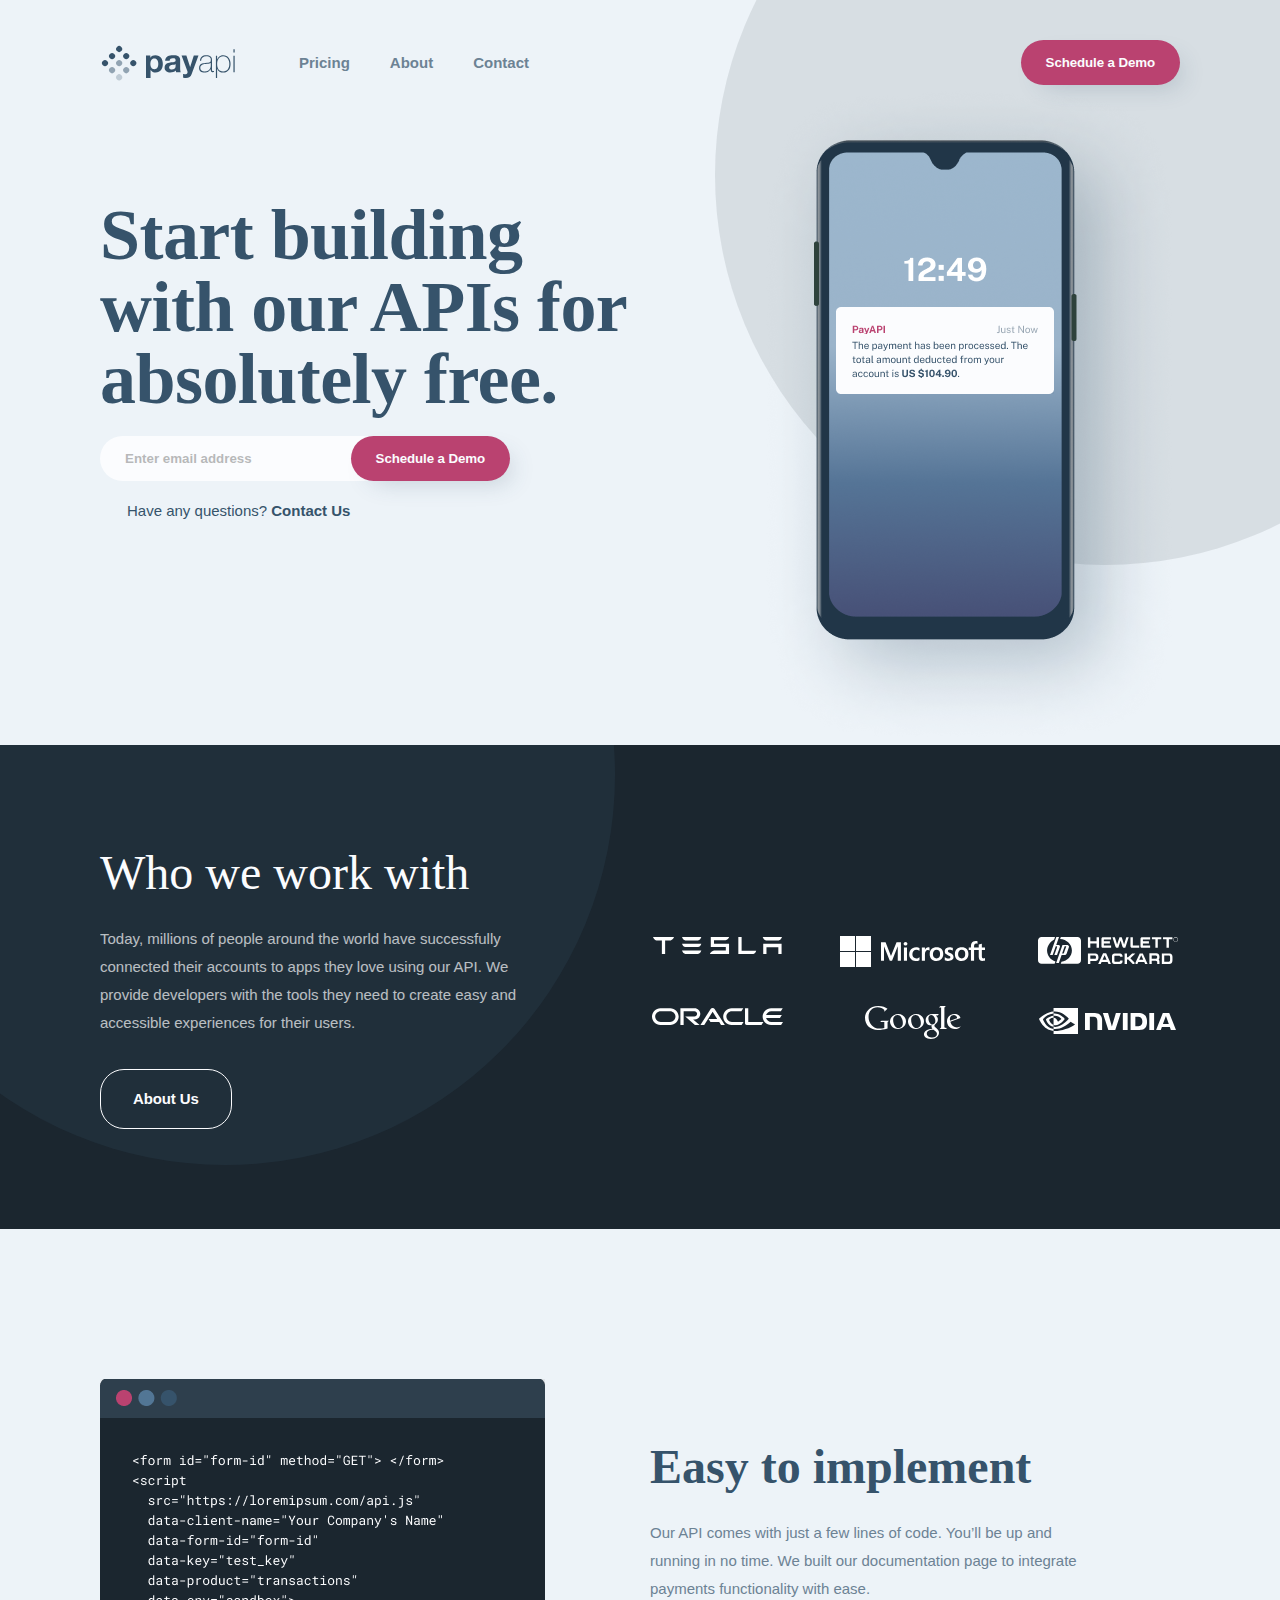
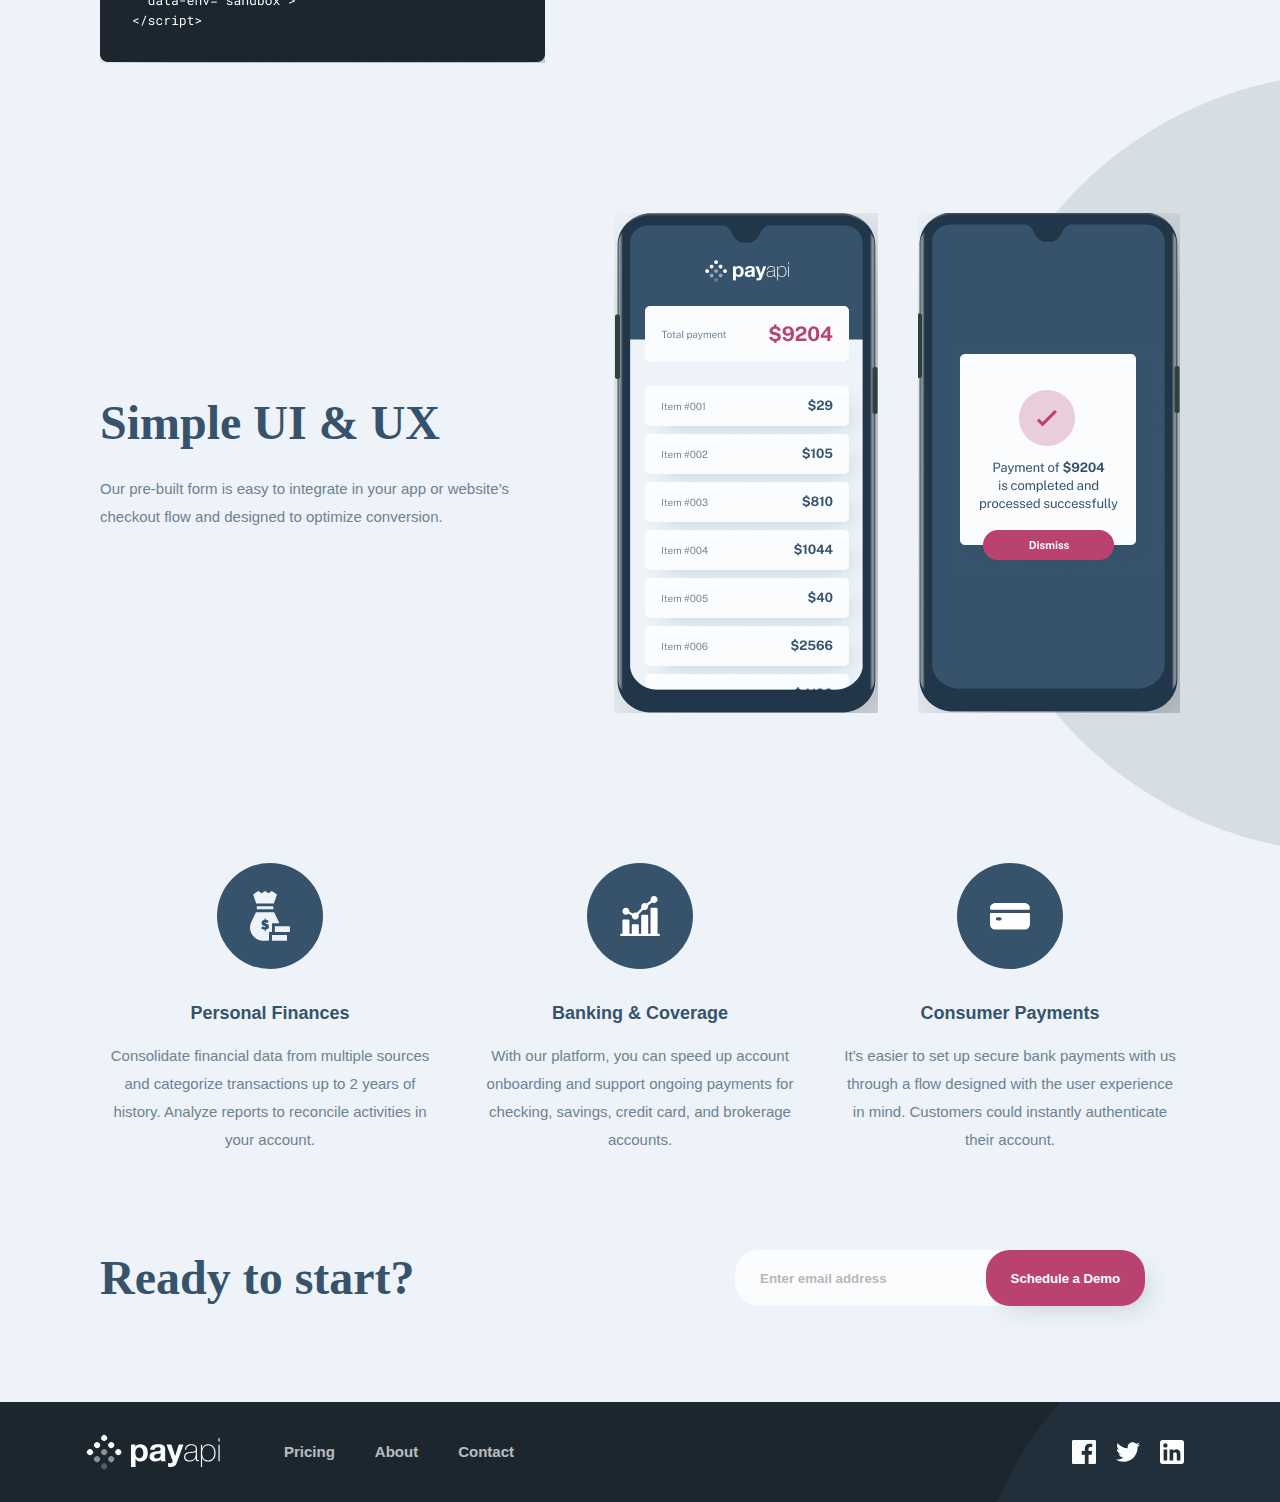
==== index.html @ 55b97571 "added home page" ====
<!DOCTYPE html>
<html lang="en">
<head>
    <meta charset="UTF-8">
    <meta name="viewport" content="width=device-width, initial-scale=1.0">
    <title>PayApi</title>
    <link rel="stylesheet" href="css/style.css">
    <link rel="icon" type="image/x-icon" href="img/favicon.png">
</head>
<body>
    <div class="wrapper">
        <header class="header">
            <div class="header__container">
                <a href="#" class="header__logo">
                    <img src="img/logo-dark.svg" alt="Logo">
                </a>
                <nav class="header__menu menu">
                    <ul class="menu__list">
                        <li class="menu__item"><a href="html/pricing.html" class="menu__link">Pricing</a></li>
                        <li class="menu__item"><a href="html/about.html" class="menu__link">About</a></li>
                        <li class="menu__item"><a href="html/contact.html" class="menu__link">Contact</a></li>
                    </ul>
                    <button class="header__button primary-button" type="button">Schedule a Demo</button>
                </nav>
                <button type="button" class="menu__icon">
                    <span></span>
                </button>
            </div>
        </header>
        <main class="page">
            <section class="page__main-block main-block">
                <div class="main-block__container">
                    <div class="main-block__content">
                        <h1 class="main-block__title heading-lg">Start building with our APIs for absolutely free.</h1>
                        <form action="" class="main-block__form form-demo">
                            <input maxlength="25" type="text" class="main-block__input input-demo" placeholder="Enter email address">
                            <button type="submit" class="main-block__button button-demo primary-button">Schedule a Demo</button>
                        </form>
                        <p class="main-block__text">Have any questions? <a href="html/contact.html" class="main-block__link">Contact Us</a></p>
                    </div>
                    <div class="main-block__image">
                        <picture>
                            <source srcset="img/phone-1.png" media="(min-width: 992.98px)">
                            <source srcset="img/phone-1-tablet.png" media="(min-width: 575.98px)">
                            <img src="img/phone-1-mobile.png" alt="content-image">
                        </picture>
                    </div>
                </div>
            </section>
            <section class="page__about about">
                <div class="about__container">
                    <div class="about__content">
                        <h2 class="about__title">Who we work with</h2>
                        <p class="about__text">Today, millions of people around the world have successfully connected their accounts to apps they love using our API. We provide developers with the tools they need to create easy and accessible experiences for their users. </p>
                        <a href="html/about.html" class="about__button secondary-button">About Us</a>
                    </div>
                    <div class="about__partners partners">
                        <ul class="partners__list">
                            <li class="partners__item">
                                <picture>
                                    <source srcset="img/tesla-light-mobile.svg" media="(max-width: 575.98px)">
                                    <img src="img/tesla-light.svg" alt="Partner">
                                </picture>
                            </li>
                            <li class="partners__item">
                                <picture>
                                    <source srcset="img/microsoft-light-mobile.svg" media="(max-width: 575.98px)">
                                    <img src="img/microsoft-light.svg" alt="Partner">
                                </picture>
                            </li>
                            <li class="partners__item">
                                <picture>
                                    <source srcset="img/hp-light-mobile.svg" media="(max-width: 575.98px)">
                                    <img src="img/hp-light.svg" alt="Partner">
                                </picture>
                            </li>
                            <li class="partners__item">
                                <picture>
                                    <source srcset="img/oracle-light-mobile.svg" media="(max-width: 575.98px)">
                                    <img src="img/oracle-light.svg" alt="Partner">
                                </picture>
                            </li>
                            <li class="partners__item">
                                <picture>
                                    <source srcset="img/google-light-mobile.svg" media="(max-width: 575.98px)">
                                    <img src="img/google-light.svg" alt="Partner">
                                </picture>
                            </li>
                            <li class="partners__item">
                                <picture>
                                    <source srcset="img/nvidia-light-mobile.svg" media="(max-width: 575.98px)">
                                    <img src="img/nvidia-light.svg" alt="Partner">
                                </picture>
                            </li>
                        </ul>
                    </div>
                </div>
            </section>
            <section class="page__usage usage">
                <div class="usage__container">
                    <div class="usage__api">
                        <picture class="usage__image">
                            <source srcset="img/code-editor-mobile.png" media="(max-width: 767.98px)">
                            <source srcset="img/code-editor-tablet.png" media="(max-width: 992.98px)">
                            <img src="img/code-editor.png" alt="content-image">
                        </picture>
                        <div class="usage__content">
                            <h2 class="usage__title">Easy to implement</h2>
                            <p class="usage__text">Our API comes with just a few lines of code. You’ll be up and running in no time. We built our documentation page to integrate payments functionality with ease.</p>
                        </div>
                    </div>
                    <div class="usage__uiux">
                        <div class="usage__images">
                            <picture>
                                <source srcset="img/phone-2-mobile.png" media="(max-width: 767.98px)">
                                <source srcset="img/phone-2-tablet.png" media="(max-width: 992.98px)">
                                <img src="img/phone-2.png" alt="content-image">
                            </picture>
                            <picture>
                                <source srcset="img/phone-3-mobile.png" media="(max-width: 767.98px)">
                                <source srcset="img/phone-3-tablet.png" media="(max-width: 992.98px)">
                                <img src="img/phone-3.png" alt="content-image">
                            </picture>
                        </div>
                        <div class="usage__content">
                            <h2 class="usage__title">Simple UI & UX</h2>
                            <p class="usage__text">Our pre-built form is easy to integrate in your app or website’s checkout flow and designed to optimize conversion. </p>
                        </div>
                    </div>
                </div>
            </section>
            <section class="page__features features">
                <div class="features__container">
                    <div class="features__items">
                        <div class="features__item">
                            <div class="features__image">
                                <img src="img/personal-finances.svg" alt="Icon">
                            </div>
                            <h3 class="features__title heading-sm">Personal Finances</h3>
                            <p class="features__text">Consolidate financial data from multiple sources and categorize transactions up to 2 years of history. Analyze reports to reconcile activities in your account. </p>
                        </div>
                        <div class="features__item">
                            <div class="features__image">
                                <img src="img/banking-coverage.svg" alt="Icon">
                            </div>
                            <h3 class="features__title heading-sm">Banking & Coverage</h3>
                            <p class="features__text">With our platform, you can speed up account onboarding and support ongoing payments for checking, savings, credit card, and brokerage accounts.</p>
                        </div>
                        <div class="features__item">
                            <div class="features__image">
                                <img src="img/consume-payments.svg" alt="Icon">
                            </div>
                            <h3 class="features__title heading-sm">Consumer Payments</h3>
                            <p class="features__text">It’s easier to set up secure bank payments with us through a flow designed with the user experience in mind. Customers could instantly authenticate their account.</p>
                        </div>
                    </div>
                </div>
            </section>
            <section class="page__start start">
                <div class="start__container">
                    <h2 class="start__title">Ready to start?</h2>
                    <form action="" class="start__form form-demo">
                        <input maxlength="25" type="text" class="start__input input-demo" placeholder="Enter email address">
                        <button type="submit" class="start__button button-demo primary-button">Schedule a Demo</button>
                    </form>
                </div>
            </section>
        </main>
        <footer class="footer">
            <div class="footer__container">
                <a href="#" class="footer__logo">
                    <img src="img/logo-light.svg" alt="Logo">
                </a>
                <ul class="footer__list">
                    <li class="footer__item"><a href="html/pricing.html" class="footer__link">Pricing</a></li>
                    <li class="footer__item"><a href="html/about.html" class="footer__link">About</a></li>
                    <li class="footer__item"><a href="html/contact.html" class="footer__link">Contact</a></li>
                </ul>
                <div class="footer__socials">
                    <img src="img/facebook.svg" alt="Icon">
                    <img src="img/twitter.svg" alt="Icon">
                    <img src="img/linkedin.svg" alt="Icon">
                </div>
            </div>
        </footer>
    </div>
    <script src="js/script.js"></script>
</body>
</html>
---- css/style.css ----
/* =================================reset.css================================ */
*,
*::before,
*::after {
    padding: 0;
    margin: 0;
    border: 0;
    box-sizing: border-box;
}
a {
    text-decoration: none;
    color: inherit;
}
ul,
ol,
li {
    list-style: none;
}
img {
    vertical-align: top;
}
h1,
h2,
h3,
h4,
h5,
h6 {
    font-weight: inherit;
    font-size: inherit;
} 
button:hover {
    cursor: pointer;
}

@import url('https://fonts.googleapis.com/css?family=DM+Serif+Display:regular:display=swap');
@import url('https://fonts.googleapis.com/css?family=Public+Sans:regular,700:display=swap');

/* ==============================================variable================================= */
:root {
     /* colors */
    --main-color: #36536B;
    --secondary-color: #FBFCFE;
    --pink-color: #BA4270;
    --hover-color: #DA6D97;
    --background-color: #1B262F;
    --text-color: #6C8294;
}
/* ==================================common styles====================================== */
body {
    color: var(--main-color);
    background-color: #EDF3F8;
    font-family: 'Public Sans', sans-serif;
    font-size: 15px;
    font-weight: 400;
    line-height: 28px;
}
body.lock {
    overflow: hidden;
}
/* =======================================typography======================================= */
h1, h2, h3, h4 {
    font-family: "DM Serif Display", serif;
}
h1.heading-lg {
    font-size: 72px;
    line-height: 72px;
}
h1.heading-sm {
    font-size: 56px;
    line-height: 56px;
}
h2 {
    font-size: 48px;
    line-height: 56px;
}
h3.heading-lg {
    font-size: 32px;
    line-height: 40px;
}
h3.heading-sm {
    font-family: 'Public Sans', sans-serif;
    font-size: 18px;
    line-height: 25px;
}
h4 {
    font-size: 24px;
    line-height: 32px;
}
/* ========================buttons======================================== */
.primary-button {
    border-radius: 24px;
    background: var(--pink-color);
    box-shadow: 10px 10px 25px -10px rgba(54, 83, 107, 0.25);
    color: var(--secondary-color);
    letter-spacing: -0.115px;
    font-weight: 700;
    padding: 15px 25px;
}
.primary-button:hover {
    transition: all 1s ease 0s;
    background-color: var(--hover-color);
}
.secondary-button {
    border-radius: 24px;
    color: var(--secondary-color);
    background-color: inherit;
    border: 1px solid var(--secondary-color);
    font-weight: 700;
    padding: 15px 32px;
    letter-spacing: -0.115px;
}
.secondary-button:hover {
    background-color: var(--secondary-color);
    color: var(--background-color);
}
/* ============================form======================================== */
.form-demo {
    display: flex;
    width: 445px;
}
.input-demo {
    border-radius: 24px;
    padding: 15px 25px;
    background-color: var(--secondary-color);
    flex-grow: 1;
    color: var(--main-color);
    font-weight: 700;
}
.input-demo::placeholder {
    opacity: 0.5;
}
.input-demo:focus {
    outline: none;
}
.button-demo {
    position: relative;
    top: 0;
    left: -35px;
}
@media (max-width: 992.98px) {
    h1.heading-lg {
        font-size: 48px;
        line-height: 56px;
    }
}
@media (max-width: 575.98px) {
    h1.heading-lg {
        font-size: 32px;
        line-height: 36px;
    }
    .form-demo {
        flex-direction: column;
        width: 90%;
        row-gap: 16px;
    }
    .button-demo {
        left: 0;
    }
}
.wrapper {
    min-height: 100%;
    overflow: hidden;
}
[class*=_container] {
    max-width: 1110px;
    padding: 0 15px;
    margin: 0 auto;
}
/*========================Header========================================== */
.header {
    min-height: 48px;
    padding-top: 40px;
}
.header__container {
    display: grid;
    grid-template-columns: 135px 1fr;
    align-items: center;
    column-gap: 64px;
}
/* ==========================NAVBAR======================= */
.menu {
    display: flex;
    align-items: center;
}
.menu__list {
    display: flex;
    column-gap: 40px;
}
.menu__icon {
    display: none;
}
.menu__link {
    opacity: 0.7;
    font-weight: 700;
}
.menu__link:hover {
    opacity: 1;
    transition: all 0.5s ease 0s;
}
.header__button {
    margin-left: auto;
    
}
@media (max-width: 767.98px) {
    .menu__list {
        flex-wrap: wrap;
    }

    .menu::before {
        content: "";
        position: relative;
        width: 80%;
        height: 1px;
        background-color: var(--secondary-color);
        opacity: 0.15;

    }
    .menu {
        flex-direction: column;
        position: fixed;
        top: 0;
        right: -100%;
        width: 80%;
        height: 100%;
        background-color: var(--background-color);
        row-gap: 32px;
        padding-top: 95px;
        padding-bottom: 95px;
        transition: all 0.3s ease 0s;
        z-index: 5;
    }
    .menu.active {
        right: 0;
        overflow: auto;
    }
    .menu__list {
        flex-direction: column;
        align-items: center;
        row-gap: 32px;
        color: var(--secondary-color);
    }
    .menu__link {
        font-size: 20px;
    }
    .header__button {
        margin: 0;
        width: 80%;
    }
    .menu__icon {
        display: block;
        z-index: 5;
        position: relative;
        width: 28px;
        height: 19px;
        cursor: pointer;
        justify-self: flex-end;
        margin-right: 10%;
        background-color: inherit;
    }
    .menu__icon span,
    .menu__icon::before,
    .menu__icon::after {
        left: 0;
        position: absolute;
        height: 3px;
        width: 100%;
        transition: all 0.5s ease 0s;
        background-color: var(--main-color);
    }
    .menu__icon::before,
    .menu__icon::after {
        content: "";
    }
    .menu__icon::before {
        top: 0;
    }
    .menu__icon::after {
        bottom: 0;
    }
    .menu__icon span {
        top: 50%;
        transform: translate(0px, -50%) scale(1);
    }
    .menu__icon.active span {
        transform: scale(0) translate(0px, -50%);
    }
    .menu__icon.active::before {
        top: 50%;
        transform: rotate(-45deg) translate(0px, -3px);
        background-color: #ffffff;
    }
    .menu__icon.active::after {
        bottom: 50%;
        transform: rotate(45deg) translate(0px, 2px);
        background-color: #ffffff;
    }
} 
/* ===========================section main-block=============================== */
.main-block__container {
    display: flex;
    justify-content: space-between;
    position: relative;
}
.main-block__container::before {
    content: "";
    width: 780px;
    height: 780px;
    border-radius: 780px;
    background-color: var(--background-color);
    opacity: 0.1;
    position: absolute;
    top: -300px;
    right: -300px;
    z-index: -1;
}
.main-block__content {
    margin-top: 114px;
    display: flex;
    flex-direction: column;
}
.main-block__title {
    font-weight: 700;
    letter-spacing: -0.554px;
    max-width: 573px;
}
.main-block__form {
    margin-top: 21px;
}
.main-block__text {
    margin-top: 16px;
    margin-left: 27px;
}
.main-block__link {
    font-weight: 700;
}
.main-block__link:hover {
    text-decoration: underline;
}
@media (max-width: 992.98px) {
    .main-block {
        padding-bottom: 100px;
    }
    .main-block__container {
        flex-direction: column-reverse;
    }
    .main-block__container::before {
        width: 949px;
        height: 949px;
        top: -350px;
        right: 50%;
        transform: translate(50%, -50%);
    }
    .main-block__content {
        text-align: center;
        margin-top: -50px;
        align-items: center;
    }
    .main-block__text {
        margin-left: 0;
    }
    .main-block__image {
        align-self: center;
    }
}
@media (max-width: 767.98px){
    .main-block {
        padding-bottom: 80px;
    }
    .main-block__content {
        margin-top: -70px;
    }
    .main-block__title {
        letter-spacing: -0.246px;
    }
}
/* ==============================section about====================================== */
.about {
    background-color: var(--background-color );
    padding-top: 100px;
    padding-bottom: 100px;
    overflow: hidden;
}
.about__container {
    display: flex;
    justify-content: space-between;
    align-items: center;
    position: relative;
}
.about__container::before {
    content: "";
    width: 780px;
    height: 780px;
    border-radius: 780px;
    background-color: var(--main-color);
    position: absolute;
    top: -460px;
    left: -250px;
    opacity: 0.2;
}
.about__content {
    color: var(--secondary-color);
    flex: 0 1 40%;
    z-index: 2;
}
.about__text {
    opacity: 0.7;
    margin-top: 24px;
}
.about__button {
    margin-top: 32px;
    display: inline-flex;
    align-items: center;
    justify-content: flex-start;
}
.partners__list {
    display: grid;
    grid-template-columns: 1fr 1fr 1fr;
    align-items: center;
    justify-content: center;
    row-gap: 39px;
    column-gap: 50px;
}
.partners__item {
    justify-self: center;
}
@media (max-width: 992.98px) {
    .about__container {
        flex-direction: column-reverse;
    }
    .about__container::before {
        top: -100px;
        left: 50%;
        transform: translate(-50%, -70%);
    }
    .about__content {
        text-align: center;
    }
    .about__title {
        margin-top: 64px;
    }
    .about__text {
        max-width: 456px;
    }
}
@media (max-width: 575.98px){
    .about {
        padding-top: 80px;
        padding-bottom: 80px;
    }
    .about__title {
        font-size: 32px;
        line-height: 36px;
        margin-top: 50px;
    }
    .about__text {
        margin-top: 16px;
    }
    .about__button {
        margin-top: 60px;
    }
    .partners__list {
        grid-template-columns: 1fr 1fr;
    }
}

/* ============================section usage================================ */

.usage {
    padding-top: 150px;
    padding-bottom: 150px;
}
.usage__container {
    position: relative;
}
.usage__container::before {
    content: "";
    width: 780px;
    height: 780px;
    border-radius: 780px;
    background-color: var(--background-color);
    opacity: 0.1;
    position: absolute;
    top: 294px;
    right: -550px;
    z-index: -1;
}
.usage__api {
    display: flex;
    column-gap: 105px;
    align-items: center;
}
.usage__content {
    flex: 0 1 445px;
}
.usage__title {
    font-weight: 700;
}
.usage__text {
    margin-top: 24px;
    color: var(--text-color);
}
.usage__uiux {
    display: flex;
    flex-direction: row-reverse;
    justify-content: space-between;
    align-items: center;
    margin-top: 150px;
}
.usage__images {
    display: flex;
    column-gap: 40px;
}
@media (max-width: 992.98px) {
    .usage {
        padding-top: 100px;
        padding-bottom: 100px;
    }
    .usage__container::before {
        display: none;
    }
    .usage__api {
        flex-direction: column;
    }
    .usage__content {
        flex: 0 1 auto;
        text-align: center;
    }
    .usage__title {
        margin-top: 48px;
        font-size: 36px;
        line-height: 36px;
    }
    .usage__text {
        max-width: 573px;
    }
    .usage__uiux {
        flex-direction: column;
        margin-top: 100px;
    }
    
}
@media (max-width: 767.98px) {
    .usage {
        padding-top: 80px;
        padding-bottom: 80px;
    }
}
@media (max-width: 575.98px) {
    .usage__images {
        column-gap: 5px;
    }
}

/* ==============================section features==================================== */

.features__items {
    display: grid;
    grid-template-columns: repeat(3, 1fr);
    justify-content: center;
    column-gap: 30px;
    row-gap: 48px;
}
.features__item {
    text-align: center;
}
.features__title {
    font-weight: 700;
    margin-top: 32px;
}
.features__text {
    color: var(--text-color);
    margin-top: 16px;
}
@media (max-width: 992.98px) {
    .features__image img {
        width: 88px;
        height: 88px;
    }
}
@media (max-width: 767.98px) {
    .features__items {
        grid-template-columns: minmax(auto, 328px);
    }
}
/* =========================section start==================================== */
.start {
    padding: 96px 0;
}
.start__container {
    display: flex;
    justify-content: space-between;
}
.start__title {
    font-weight: 700;
}
@media (max-width: 992.98px) {
    .start__container {
        flex-direction: column;
        row-gap: 40px;
        align-items: center;
    }
}
@media (max-width: 767.98px) {
    .start__title {
        font-size: 32px;
        line-height: 36px;
    }
}
/* ===========================footer================================== */
.footer {
    background-color: var(--background-color);
    overflow: hidden;
}
.footer__container {
    display: grid;
    grid-template-columns: 135px 1fr 135px;
    align-items: center;
    column-gap: 64px;
    padding: 31px 0;
    position: relative;
}
.footer__container::before {
    content: "";
    width: 780px;
    height: 780px;
    border-radius: 780px;
    background-color: var(--main-color);
    opacity: 0.2;
    position: absolute;
    top: -135px;
    right: -550px;
}
.footer__list {
    display: flex;
    column-gap: 40px;
    align-items: center;
}
.footer__link {
    color: var(--secondary-color);
    opacity: 0.7;
    font-weight: 700;
}
.footer__link:hover {
    transition: all 0.5s ease 0s;
    opacity: 1;
}
.footer__socials {
    display: flex;
    justify-content: center;
    column-gap: 20px;
    z-index: 2;
}
.footer__socials img:hover {
    fill: var(--pink-color);
}
@media (max-width: 767.98px) {
    .footer__container {
        grid-template-columns: 1fr;
        row-gap: 40px;
    }
    .footer__container::before {
        right: 50%;
        top: 50%;
        transform: translate(50%, 0);
    }
    .footer__logo {
        justify-self: center;
    }
    .footer__list {
        flex-direction: column;
        row-gap: 31px;
    }
}
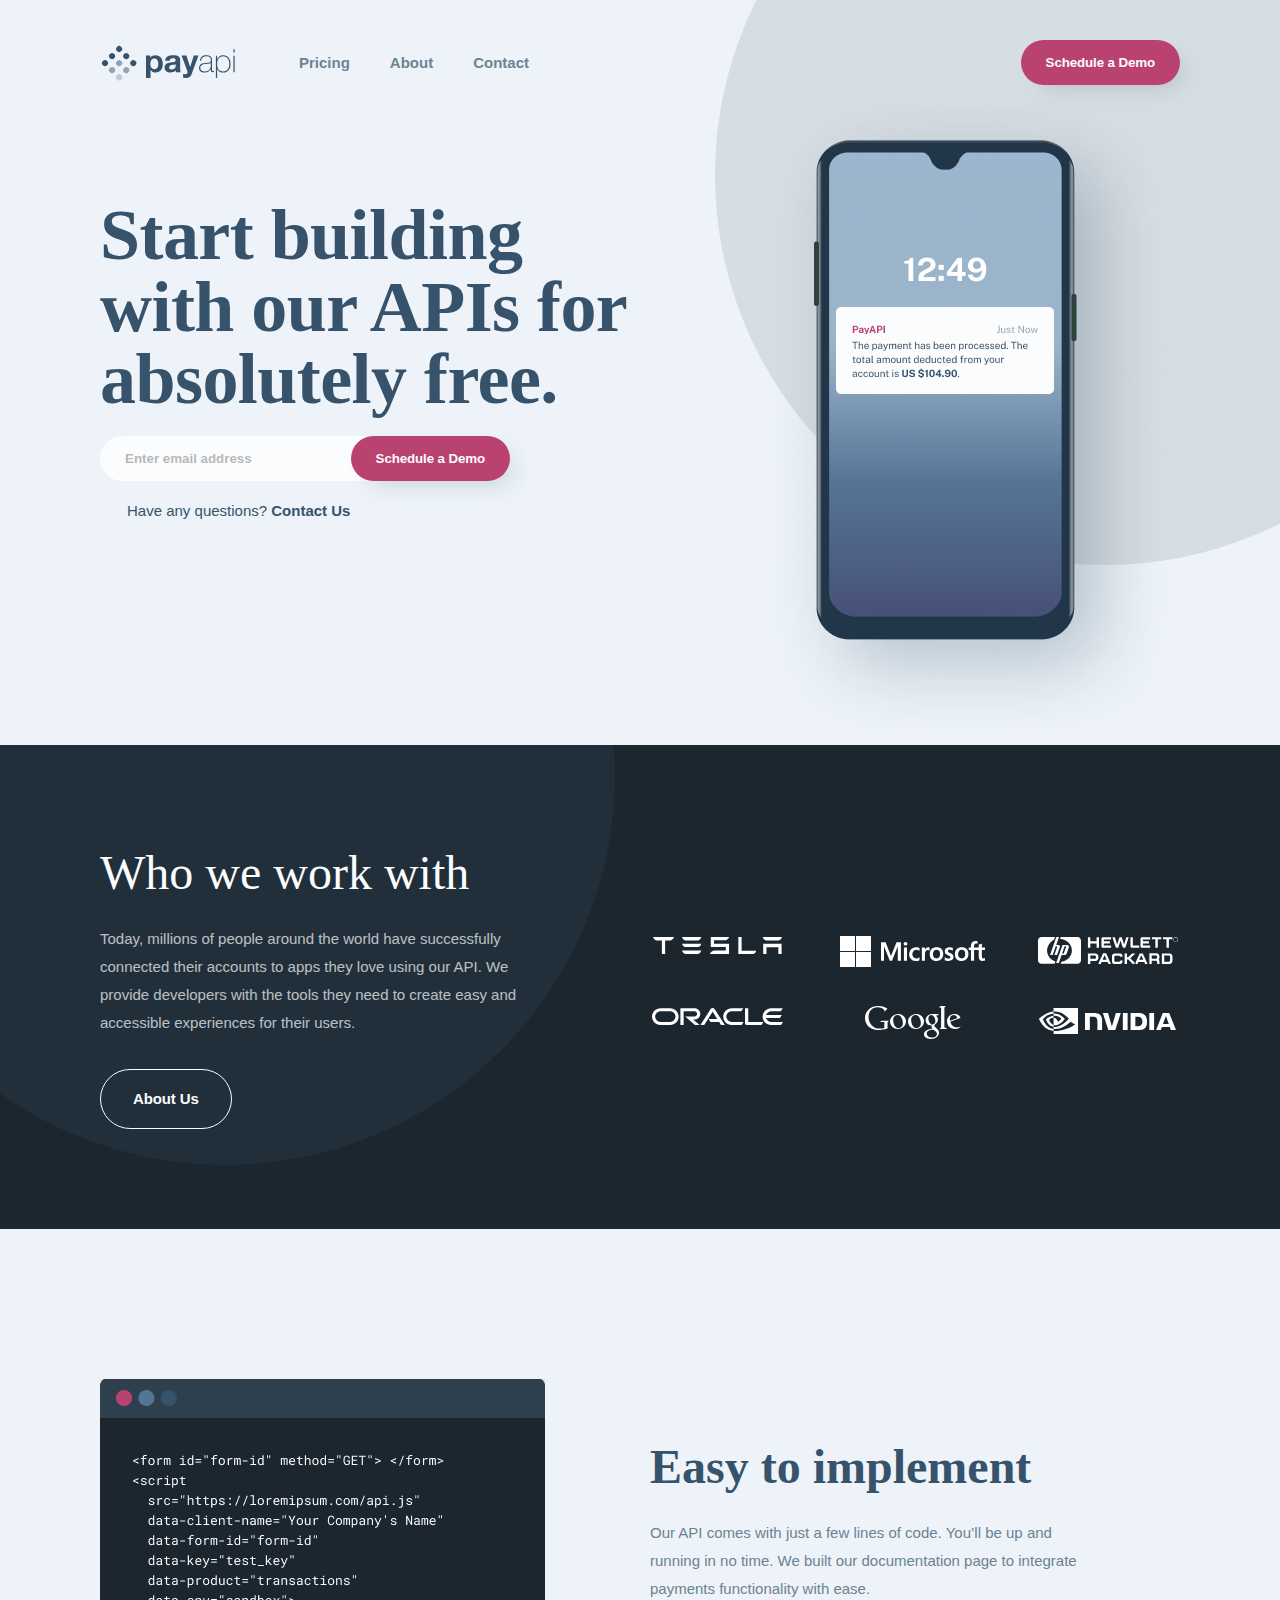
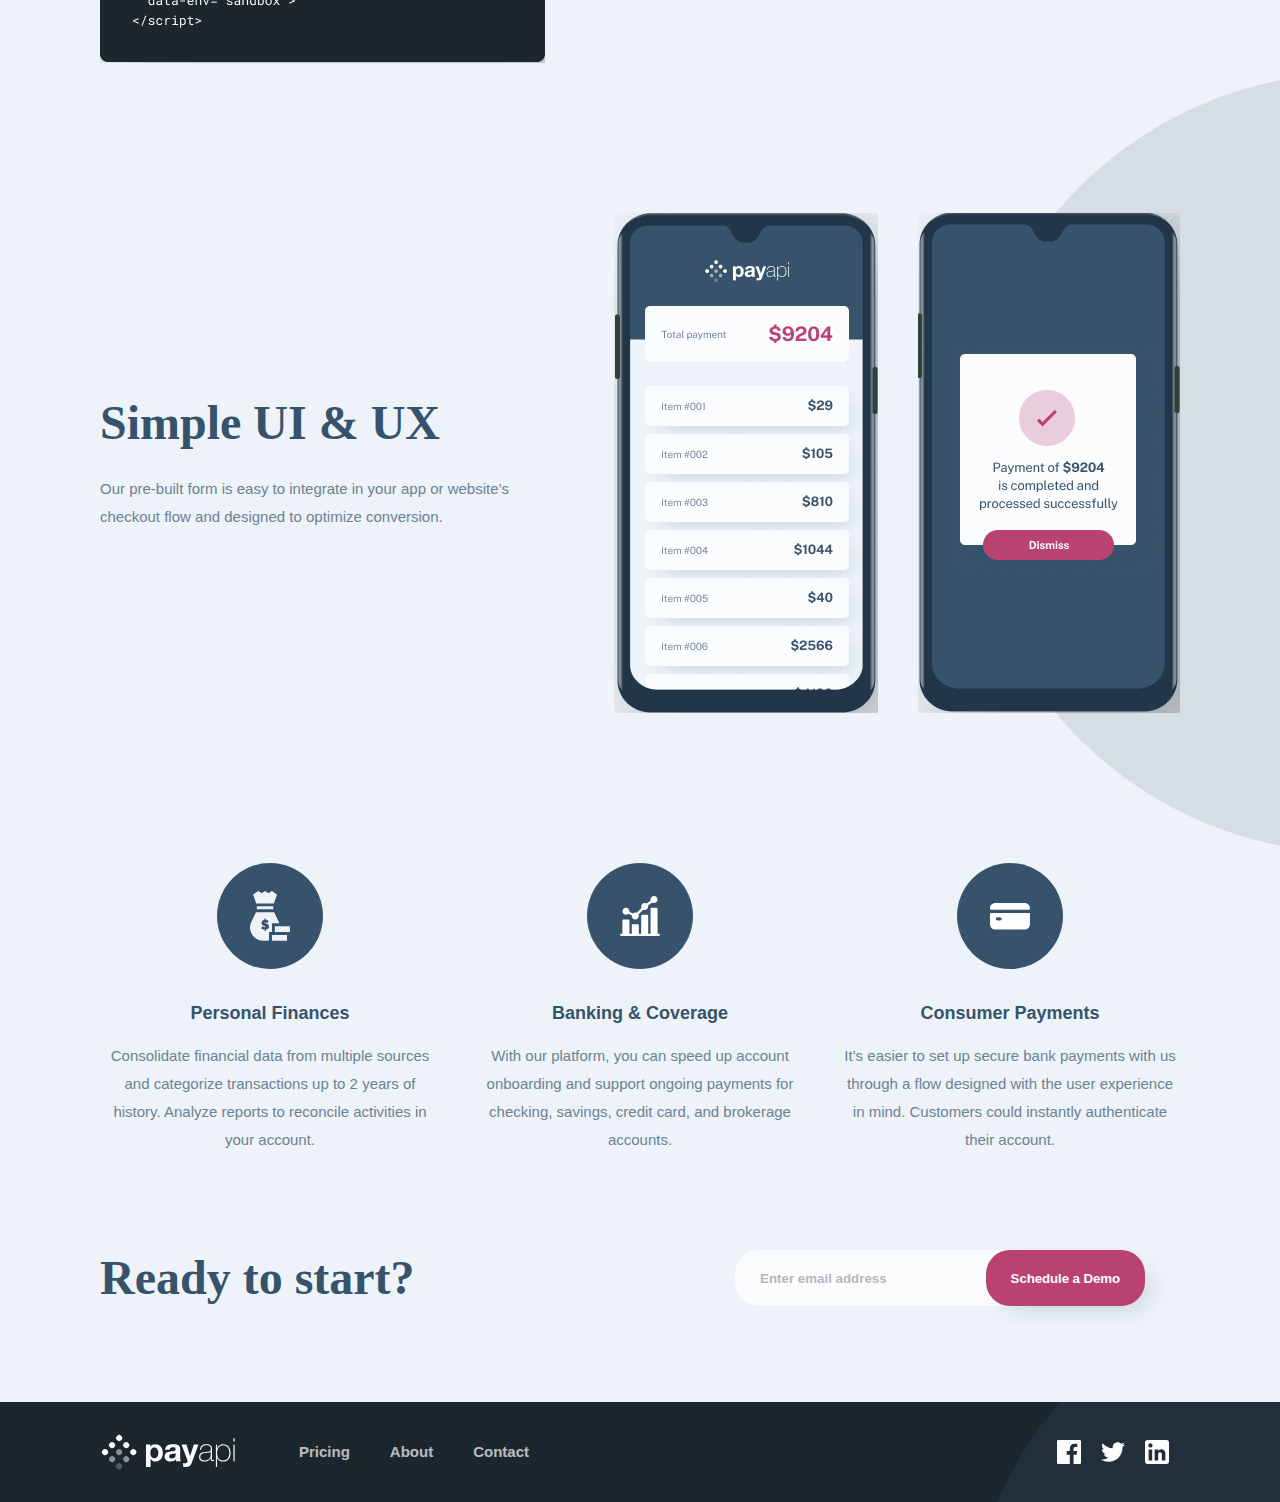
==== commit e5275fbc: "added pricing page and fixed button in about section" ====
--- a/index.html
+++ b/index.html
@@ -11,7 +11,7 @@
     <div class="wrapper">
         <header class="header">
             <div class="header__container">
-                <a href="#" class="header__logo">
+                <a href="index.html" class="header__logo">
                     <img src="img/logo-dark.svg" alt="Logo">
                 </a>
                 <nav class="header__menu menu">
--- a/css/style.css
+++ b/css/style.css
@@ -411,6 +411,7 @@
     display: inline-flex;
     align-items: center;
     justify-content: flex-start;
+    border-radius: 35px;
 }
 .partners__list {
     display: grid;
@@ -616,7 +617,7 @@
     grid-template-columns: 135px 1fr 135px;
     align-items: center;
     column-gap: 64px;
-    padding: 31px 0;
+    padding: 31px 15px;
     position: relative;
 }
 .footer__container::before {
@@ -670,4 +671,106 @@
         flex-direction: column;
         row-gap: 31px;
     }
+}
+
+/* ===============================pricing page========================================== */
+.pricing__container {
+    margin-top: 80px;
+}
+.pricing__title {
+    font-weight: 700;
+}
+.pricing__items {
+    margin-top: 72px;
+    display: grid;
+    grid-template-columns: repeat(3, 1fr);
+    column-gap: 30px;
+}
+.item-pricing {
+    display: flex;
+    flex-direction: column;
+}
+.item-pricing__title {
+    color: var(--pink-color);
+}
+.item-pricing__text {
+    flex: 1 1 auto;
+    color: var(--text-color);
+    margin-top: 16px;
+}
+.item-pricing__price {
+    color: var(--main-color);
+    font-family: "DM Serif Display";
+    font-size: 56px;
+    font-weight: 700;
+    line-height: 72px;
+    letter-spacing: -0.431px;
+    margin-top: 8px;
+}
+.item-pricing__list {
+    display: flex;
+    flex-direction: column;
+    row-gap: 8px;
+}
+.item-pricing__list::before {
+    content: "";
+    position: relative;
+    height: 1px;
+    width: 100%;
+    background-color: var(--main-color);
+    display: block;
+    opacity: 0.25;
+    margin-top: 24px;
+    margin-bottom: 24px;
+}
+.item-pricing__list::after {
+    content: "";
+    position: relative;
+    height: 1px;
+    width: 100%;
+    background-color: var(--main-color);
+    display: block;
+    opacity: 0.25;
+    margin-top: 24px;
+
+}
+/* need to fix */
+.item-pricing__item {
+    font-size: 16px;
+    color: var(--main-color);
+}
+.item-pricing__item.active::before {
+    content: "";
+    background: url(../img/check-icon.svg) no-repeat;
+    position: relative;
+    top: 0;
+    left: 0;
+    width: 13px;
+    height: 13px;
+    display: inline-block;
+    margin-right: 24px;
+
+}
+.item-pricing__button {
+    color: var(--main-color);
+    background-color: inherit;
+    border: 1px solid var(--main-color);
+    border-radius: 35px;
+    display: inline-flex;
+    justify-content: center;
+    align-items: center;
+    font-weight: 700;
+    align-self: flex-start;
+    padding: 10px 28px;
+    margin-top: 24px;
+}
+.item-pricing__button:hover {
+    background-color: var(--main-color);
+    color: var(--secondary-color);
+    transition: all 0.5s ease 0s;
+}
+@media (max-width: 992.98px) {
+    .item-pricing {
+        align-items: baseline;
+    }
 }